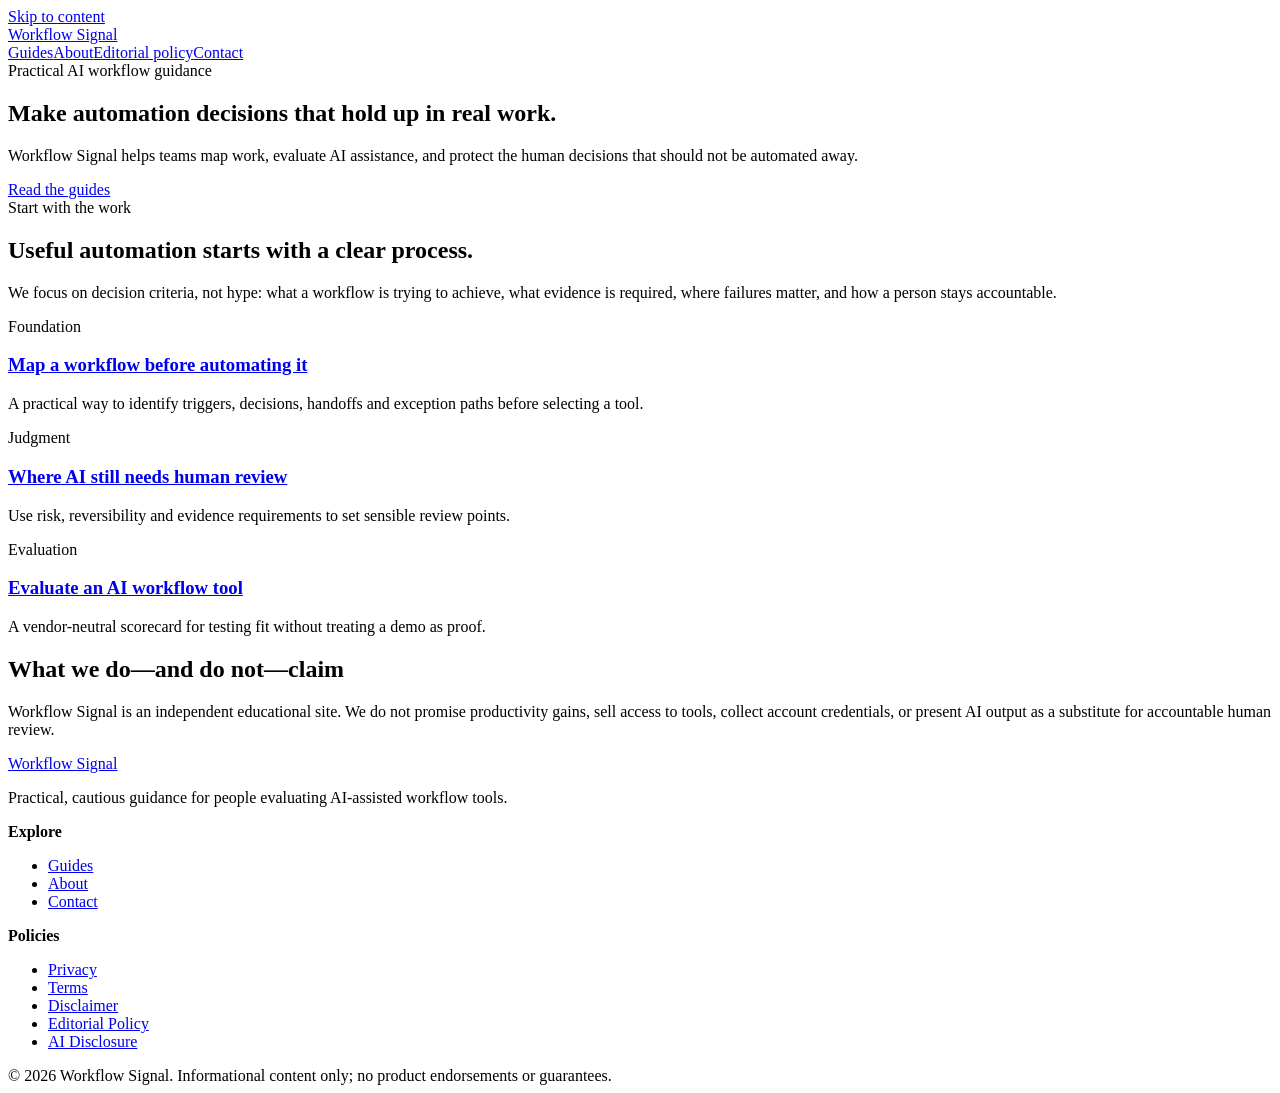
==== index.html @ 8d7518fc "Create initial index.html for Workflow Signal Initial HTML structure for Workflow Signal website wit" ====
<!doctype html><html lang="en"><head><meta charset="utf-8"><meta name="viewport" content="width=device-width,initial-scale=1"><title>AI Workflow Automation Guides | Workflow Signal</title><meta name="description" content="Practical, vendor-neutral guidance for evaluating AI-assisted workflow automation."><link rel="canonical" href="https://workflow-signal.pages.dev/"><meta property="og:title" content="AI Workflow Automation Guides | Workflow Signal"><meta property="og:description" content="Practical, vendor-neutral guidance for evaluating AI-assisted workflow automation."><meta property="og:type" content="website"><link rel="stylesheet" href="/site.css"></head><body><a class="skip" href="#main">Skip to content</a><header><div class="wrap top"><a class="brand" href="/">Workflow <span>Signal</span></a><nav class="nav" aria-label="Primary"><a href="/articles.html">Guides</a><a href="/about.html">About</a><a href="/editorial-policy.html">Editorial policy</a><a href="/contact.html">Contact</a></nav></div></header><main id="main" class=""><section class="hero"><div class="wrap"><div class="eyebrow">Practical AI workflow guidance</div><h1>Make automation decisions that hold up in real work.</h1><p class="lede">Workflow Signal helps teams map work, evaluate AI assistance, and protect the human decisions that should not be automated away.</p><a class="button" href="/articles.html">Read the guides</a></div></section><section class="section"><div class="wrap"><div class="eyebrow">Start with the work</div><h2>Useful automation starts with a clear process.</h2><p class="intro">We focus on decision criteria, not hype: what a workflow is trying to achieve, what evidence is required, where failures matter, and how a person stays accountable.</p><div class="grid"><article class="card"><div class="tag">Foundation</div><h3><a href="/articles-map-a-workflow-before-automation.html">Map a workflow before automating it</a></h3><p>A practical way to identify triggers, decisions, handoffs and exception paths before selecting a tool.</p></article><article class="card"><div class="tag">Judgment</div><h3><a href="/articles-where-ai-needs-human-review.html">Where AI still needs human review</a></h3><p>Use risk, reversibility and evidence requirements to set sensible review points.</p></article><article class="card"><div class="tag">Evaluation</div><h3><a href="/articles-evaluate-an-ai-workflow-tool.html">Evaluate an AI workflow tool</a></h3><p>A vendor-neutral scorecard for testing fit without treating a demo as proof.</p></article></div></div></section><section class="section"><div class="wrap"><h2>What we do—and do not—claim</h2><p class="intro">Workflow Signal is an independent educational site. We do not promise productivity gains, sell access to tools, collect account credentials, or present AI output as a substitute for accountable human review.</p></div></section></main><footer class="footer"><div class="wrap footergrid"><div><a class="brand" href="/">Workflow <span>Signal</span></a><p>Practical, cautious guidance for people evaluating AI-assisted workflow tools.</p></div><div><strong>Explore</strong><ul><li><a href="/articles.html">Guides</a></li><li><a href="/about.html">About</a></li><li><a href="/contact.html">Contact</a></li></ul></div><div><strong>Policies</strong><ul><li><a href="/privacy.html">Privacy</a></li><li><a href="/terms.html">Terms</a></li><li><a href="/disclaimer.html">Disclaimer</a></li><li><a href="/editorial-policy.html">Editorial Policy</a></li><li><a href="/ai-disclosure.html">AI Disclosure</a></li></ul></div></div><div class="wrap fine">© 2026 Workflow Signal. Informational content only; no product endorsements or guarantees.</div></footer></body></html>
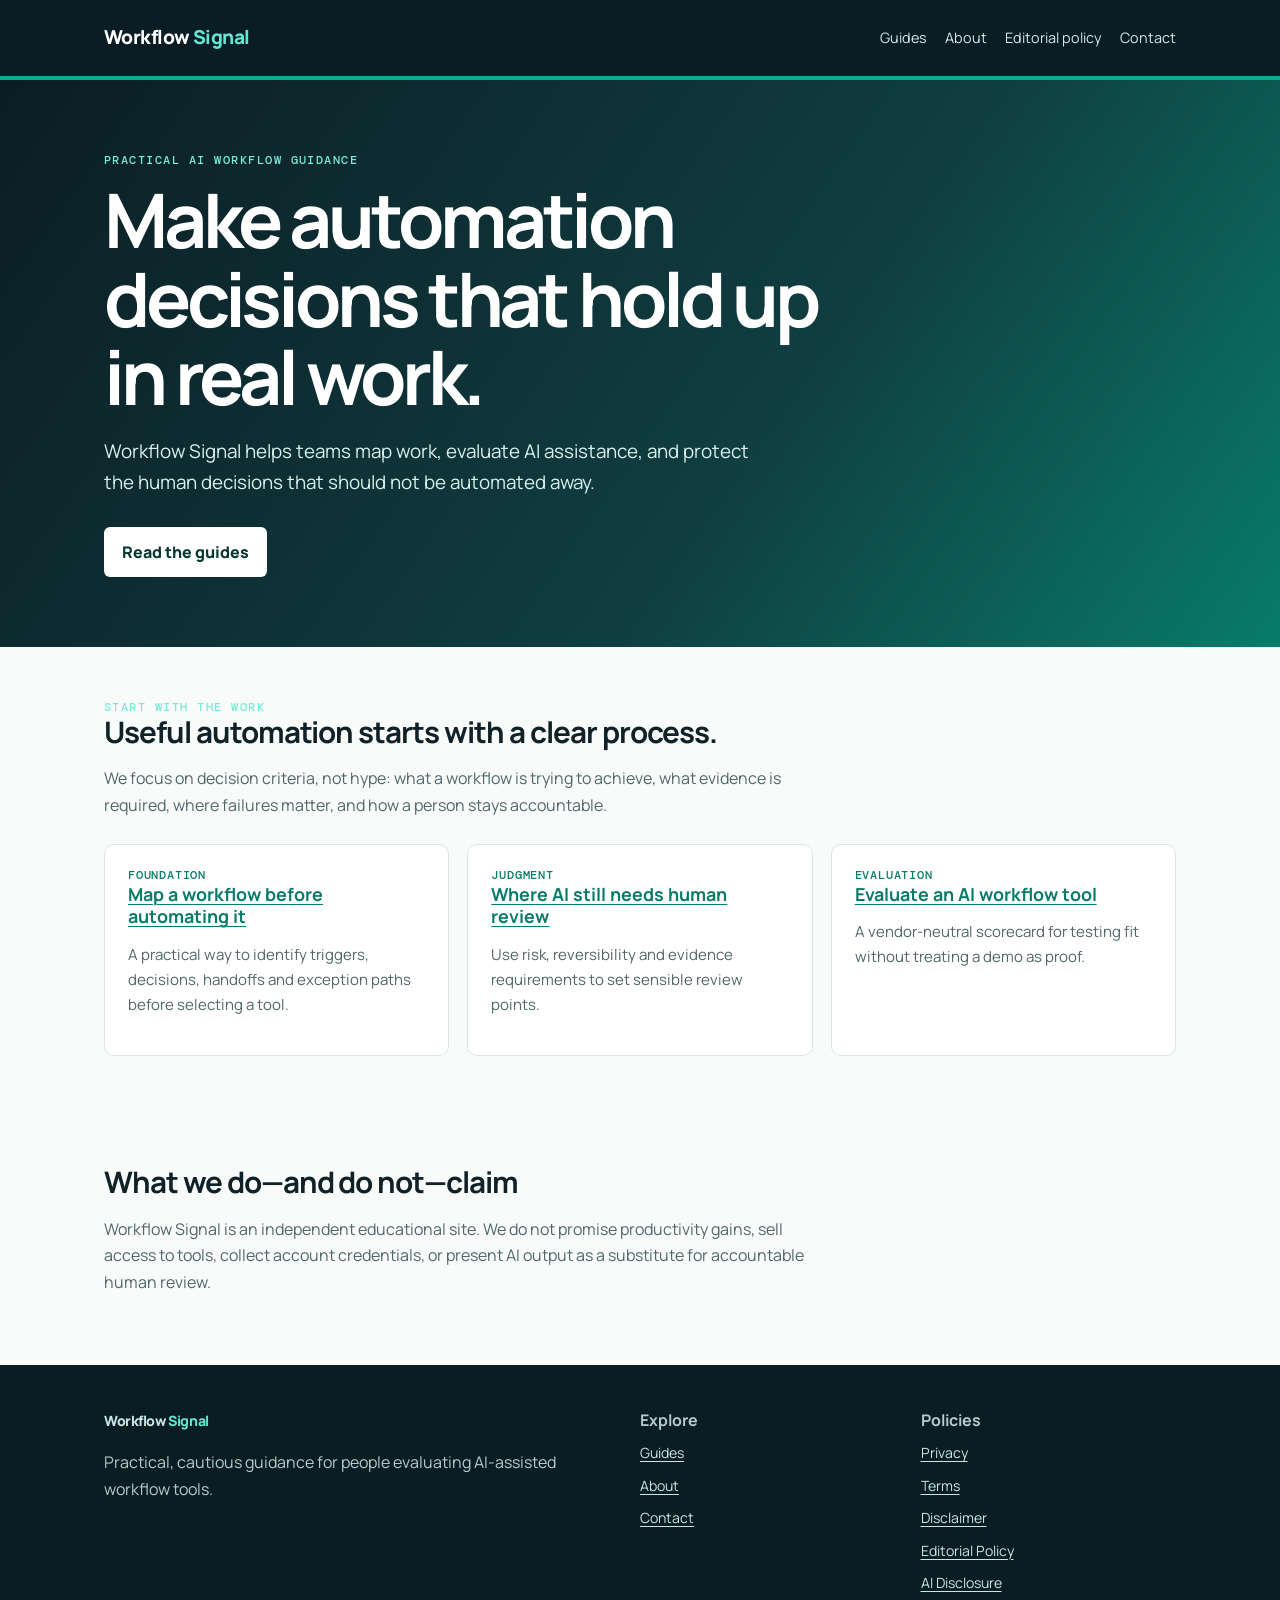
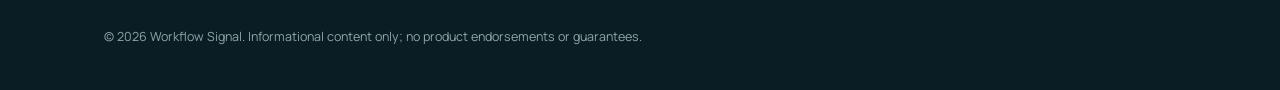
==== commit 255e037c: "Add AdSense verification script Added Google Ads script to the head section." ====
--- a/index.html
+++ b/index.html
@@ -1 +1 @@
-<!doctype html><html lang="en"><head><meta charset="utf-8"><meta name="viewport" content="width=device-width,initial-scale=1"><title>AI Workflow Automation Guides | Workflow Signal</title><meta name="description" content="Practical, vendor-neutral guidance for evaluating AI-assisted workflow automation."><link rel="canonical" href="https://workflow-signal.pages.dev/"><meta property="og:title" content="AI Workflow Automation Guides | Workflow Signal"><meta property="og:description" content="Practical, vendor-neutral guidance for evaluating AI-assisted workflow automation."><meta property="og:type" content="website"><link rel="stylesheet" href="/site.css"></head><body><a class="skip" href="#main">Skip to content</a><header><div class="wrap top"><a class="brand" href="/">Workflow <span>Signal</span></a><nav class="nav" aria-label="Primary"><a href="/articles.html">Guides</a><a href="/about.html">About</a><a href="/editorial-policy.html">Editorial policy</a><a href="/contact.html">Contact</a></nav></div></header><main id="main" class=""><section class="hero"><div class="wrap"><div class="eyebrow">Practical AI workflow guidance</div><h1>Make automation decisions that hold up in real work.</h1><p class="lede">Workflow Signal helps teams map work, evaluate AI assistance, and protect the human decisions that should not be automated away.</p><a class="button" href="/articles.html">Read the guides</a></div></section><section class="section"><div class="wrap"><div class="eyebrow">Start with the work</div><h2>Useful automation starts with a clear process.</h2><p class="intro">We focus on decision criteria, not hype: what a workflow is trying to achieve, what evidence is required, where failures matter, and how a person stays accountable.</p><div class="grid"><article class="card"><div class="tag">Foundation</div><h3><a href="/articles-map-a-workflow-before-automation.html">Map a workflow before automating it</a></h3><p>A practical way to identify triggers, decisions, handoffs and exception paths before selecting a tool.</p></article><article class="card"><div class="tag">Judgment</div><h3><a href="/articles-where-ai-needs-human-review.html">Where AI still needs human review</a></h3><p>Use risk, reversibility and evidence requirements to set sensible review points.</p></article><article class="card"><div class="tag">Evaluation</div><h3><a href="/articles-evaluate-an-ai-workflow-tool.html">Evaluate an AI workflow tool</a></h3><p>A vendor-neutral scorecard for testing fit without treating a demo as proof.</p></article></div></div></section><section class="section"><div class="wrap"><h2>What we do—and do not—claim</h2><p class="intro">Workflow Signal is an independent educational site. We do not promise productivity gains, sell access to tools, collect account credentials, or present AI output as a substitute for accountable human review.</p></div></section></main><footer class="footer"><div class="wrap footergrid"><div><a class="brand" href="/">Workflow <span>Signal</span></a><p>Practical, cautious guidance for people evaluating AI-assisted workflow tools.</p></div><div><strong>Explore</strong><ul><li><a href="/articles.html">Guides</a></li><li><a href="/about.html">About</a></li><li><a href="/contact.html">Contact</a></li></ul></div><div><strong>Policies</strong><ul><li><a href="/privacy.html">Privacy</a></li><li><a href="/terms.html">Terms</a></li><li><a href="/disclaimer.html">Disclaimer</a></li><li><a href="/editorial-policy.html">Editorial Policy</a></li><li><a href="/ai-disclosure.html">AI Disclosure</a></li></ul></div></div><div class="wrap fine">© 2026 Workflow Signal. Informational content only; no product endorsements or guarantees.</div></footer></body></html>
+<!doctype html><html lang="en"><head><script async src="https://pagead2.googlesyndication.com/pagead/js/adsbygoogle.js?client=ca-pub-5473713135927706" crossorigin="anonymous"></script><meta charset="utf-8"><meta name="viewport" content="width=device-width,initial-scale=1"><title>AI Workflow Automation Guides | Workflow Signal</title><meta name="description" content="Practical, vendor-neutral guidance for evaluating AI-assisted workflow automation."><link rel="canonical" href="https://workflow-signal.pages.dev/"><meta property="og:title" content="AI Workflow Automation Guides | Workflow Signal"><meta property="og:description" content="Practical, vendor-neutral guidance for evaluating AI-assisted workflow automation."><meta property="og:type" content="website"><link rel="stylesheet" href="/site.css"></head><body><a class="skip" href="#main">Skip to content</a><header><div class="wrap top"><a class="brand" href="/">Workflow <span>Signal</span></a><nav class="nav" aria-label="Primary"><a href="/articles.html">Guides</a><a href="/about.html">About</a><a href="/editorial-policy.html">Editorial policy</a><a href="/contact.html">Contact</a></nav></div></header><main id="main" class=""><section class="hero"><div class="wrap"><div class="eyebrow">Practical AI workflow guidance</div><h1>Make automation decisions that hold up in real work.</h1><p class="lede">Workflow Signal helps teams map work, evaluate AI assistance, and protect the human decisions that should not be automated away.</p><a class="button" href="/articles.html">Read the guides</a></div></section><section class="section"><div class="wrap"><div class="eyebrow">Start with the work</div><h2>Useful automation starts with a clear process.</h2><p class="intro">We focus on decision criteria, not hype: what a workflow is trying to achieve, what evidence is required, where failures matter, and how a person stays accountable.</p><div class="grid"><article class="card"><div class="tag">Foundation</div><h3><a href="/articles-map-a-workflow-before-automation.html">Map a workflow before automating it</a></h3><p>A practical way to identify triggers, decisions, handoffs and exception paths before selecting a tool.</p></article><article class="card"><div class="tag">Judgment</div><h3><a href="/articles-where-ai-needs-human-review.html">Where AI still needs human review</a></h3><p>Use risk, reversibility and evidence requirements to set sensible review points.</p></article><article class="card"><div class="tag">Evaluation</div><h3><a href="/articles-evaluate-an-ai-workflow-tool.html">Evaluate an AI workflow tool</a></h3><p>A vendor-neutral scorecard for testing fit without treating a demo as proof.</p></article></div></div></section><section class="section"><div class="wrap"><h2>What we do—and do not—claim</h2><p class="intro">Workflow Signal is an independent educational site. We do not promise productivity gains, sell access to tools, collect account credentials, or present AI output as a substitute for accountable human review.</p></div></section></main><footer class="footer"><div class="wrap footergrid"><div><a class="brand" href="/">Workflow <span>Signal</span></a><p>Practical, cautious guidance for people evaluating AI-assisted workflow tools.</p></div><div><strong>Explore</strong><ul><li><a href="/articles.html">Guides</a></li><li><a href="/about.html">About</a></li><li><a href="/contact.html">Contact</a></li></ul></div><div><strong>Policies</strong><ul><li><a href="/privacy.html">Privacy</a></li><li><a href="/terms.html">Terms</a></li><li><a href="/disclaimer.html">Disclaimer</a></li><li><a href="/editorial-policy.html">Editorial Policy</a></li><li><a href="/ai-disclosure.html">AI Disclosure</a></li></ul></div></div><div class="wrap fine">© 2026 Workflow Signal. Informational content only; no product endorsements or guarantees.</div></footer></body></html>
--- a/site.css
+++ b/site.css
@@ -0,0 +1,2 @@
+@import url('https://fonts.googleapis.com/css2?family=DM+Mono:wght@400;500&family=Manrope:wght@400;500;600;700;800&display=swap');
+:root{--ink:#102227;--muted:#50666b;--line:#dce6e5;--paper:#f8fbfa;--card:#fff;--green:#087c69;--green2:#0eac8f;--amber:#f5b544;--navy:#0b1d24;--max:1120px}*{box-sizing:border-box}html{scroll-behavior:smooth}body{margin:0;background:var(--paper);font:16px/1.65 Manrope,Arial,sans-serif;color:var(--ink)}a{color:var(--green);text-decoration-thickness:1px;text-underline-offset:3px}a:hover{color:#045547}.wrap{max-width:var(--max);padding:0 24px;margin:auto}.skip{position:absolute;left:-999px}.skip:focus{left:12px;top:12px;background:#fff;padding:8px;z-index:9}header{background:var(--navy);color:#fff;border-bottom:4px solid var(--green2)}.top{display:flex;align-items:center;justify-content:space-between;gap:20px;min-height:76px}.brand{font-weight:800;color:#fff;text-decoration:none;letter-spacing:-.03em;font-size:1.2rem}.brand span{color:#63e6cf}.nav{display:flex;flex-wrap:wrap;gap:18px}.nav a{color:#d4e8e6;font-size:.9rem;text-decoration:none}.nav a:hover{color:#fff}.hero{background:linear-gradient(125deg,#0b1d24 0%,#103e41 60%,#087c69 100%);color:#fff;padding:74px 0 70px}.eyebrow{font:500 .77rem/1 DM Mono,monospace;letter-spacing:.12em;text-transform:uppercase;color:#79ead6}.hero h1{max-width:760px;font-size:clamp(2.3rem,6vw,4.7rem);line-height:1.04;letter-spacing:-.055em;margin:15px 0 20px}.lede{max-width:660px;color:#d9f1ed;font-size:1.18rem}.button{display:inline-block;background:#fff;color:#073932!important;font-weight:800;text-decoration:none;border-radius:6px;padding:12px 18px;margin-top:10px}.button:hover{background:#d8fff5}.section{padding:54px 0}.section h2{font-size:1.85rem;line-height:1.2;letter-spacing:-.035em;margin:0 0 13px}.intro{max-width:720px;color:var(--muted)}.grid{display:grid;grid-template-columns:repeat(3,1fr);gap:18px;margin-top:26px}.card{background:var(--card);border:1px solid var(--line);border-radius:10px;padding:23px;box-shadow:0 2px 9px #1231 0}.card h3{font-size:1.12rem;line-height:1.25;margin:0 0 8px}.card p{color:var(--muted);font-size:.94rem}.tag{font:500 .72rem DM Mono,monospace;color:var(--green);text-transform:uppercase;letter-spacing:.07em}.article{max-width:780px;padding:54px 0 76px}.article h1{font-size:clamp(2.15rem,5vw,3.5rem);line-height:1.09;letter-spacing:-.055em;margin:10px 0 20px}.article h2{font-size:1.5rem;line-height:1.2;margin:38px 0 10px}.article h3{font-size:1.13rem;margin:25px 0 6px}.article p,.article li{color:#2f454a}.article ul,.article ol{padding-left:24px}.meta{font:500 .78rem DM Mono,monospace;color:var(--muted)}.note{background:#e8f6f2;border-left:4px solid var(--green2);padding:16px 18px;border-radius:0 7px 7px 0;margin:25px 0;color:#244b46}.policy h1{font-size:2.45rem}.policy h2{margin-top:28px}.footer{background:#0b1d24;color:#b7cbca;padding:42px 0;margin-top:0}.footergrid{display:grid;grid-template-columns:2fr 1fr 1fr;gap:25px}.footer a{color:#c7e7e1;font-size:.88rem}.footer ul{list-style:none;padding:0;margin:0}.footer li{margin:6px 0}.fine{font-size:.78rem;color:#8ba8a5;margin-top:26px}.crumb{font:500 .76rem DM Mono,monospace;color:var(--muted);padding-top:22px}.crumb a{color:var(--muted)}@media(max-width:740px){.top{padding:14px 0;align-items:flex-start;flex-direction:column}.nav{gap:12px}.hero{padding:53px 0}.grid,.footergrid{grid-template-columns:1fr}.section,.article{padding:38px 0}.wrap{padding:0 18px}}
